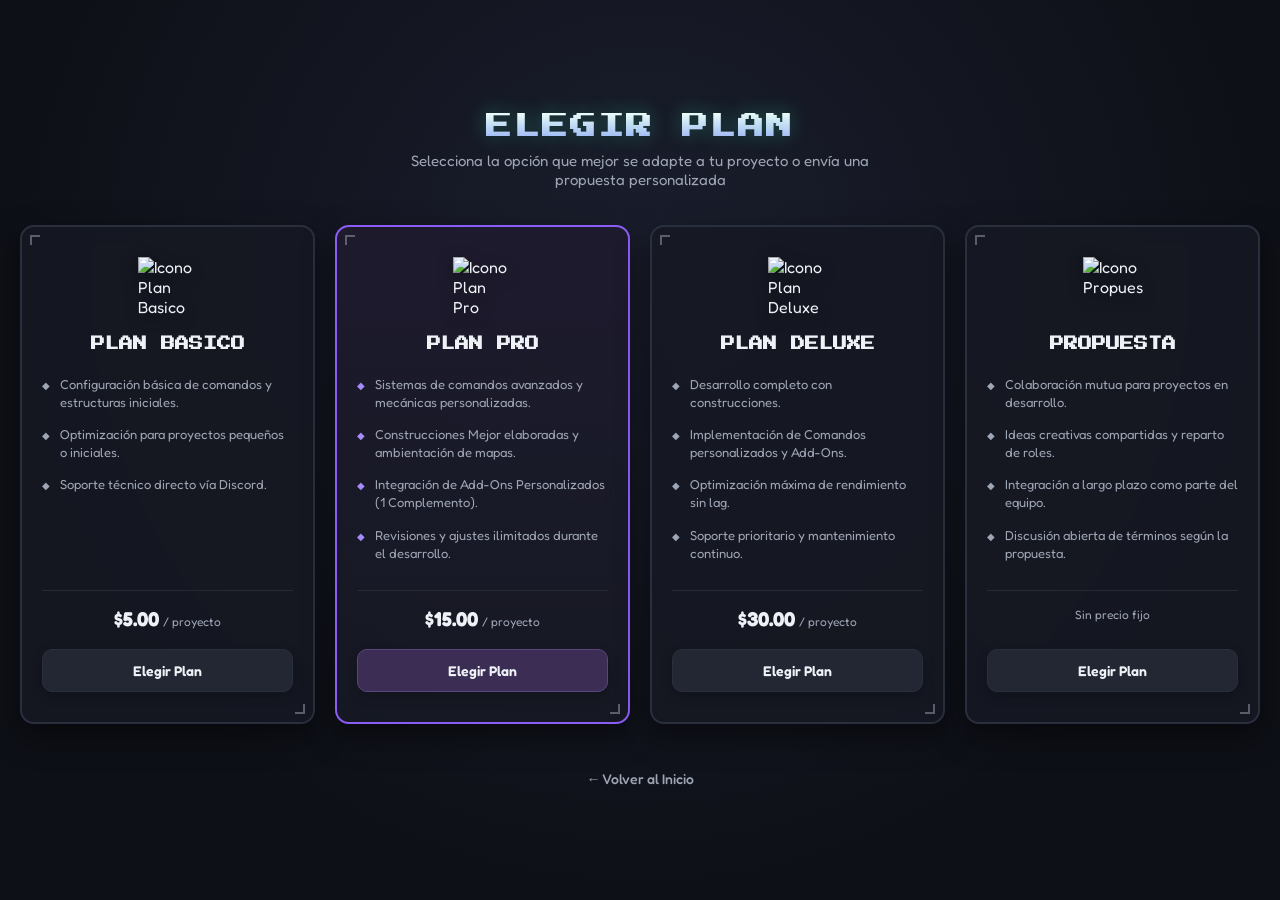
==== mc/planes.html @ 83d492eb "Add planes.html for plan selection in Minecraft" ====
<!DOCTYPE html>
<html lang="es">
<head>
<meta charset="UTF-8">
<meta name="viewport" content="width=device-width, initial-scale=1.0">
<title>Elegir Plan - Minecraft</title>
<link rel="icon" type="image/png" href="../img/logo.png">
<link rel="preconnect" href="https://fonts.googleapis.com">
<link rel="preconnect" href="https://fonts.gstatic.com" crossorigin>
<link href="https://fonts.googleapis.com/css2?family=Fredoka:wght@400;500;600;700&family=Press+Start+2P&display=swap" rel="stylesheet">
<style>
*{
margin:0;
padding:0;
box-sizing:border-box;
}

:root{
--bg:#0e1017;
--card-bg:rgba(22, 25, 35, 0.88);
--card-border:#2a2f3d;
--card-border-active:#8b5cf6;
--text:#eef1f6;
--text-dim:#9ea5b5;
--accent:#37e6b3;
--btn-bg:#232733;
}

body{
background-color:var(--bg);
background-image:radial-gradient(circle at 50% 30%, #1a1e2d 0%, #0e1017 70%);
color:var(--text);
font-family:'Fredoka',sans-serif;
min-height:100vh;
display:flex;
flex-direction:column;
align-items:center;
justify-content:center;
padding:50px 20px;
}

.container{
width:100%;
max-width:1240px;
display:flex;
flex-direction:column;
align-items:center;
gap:36px;
}

.header-title-box{
text-align:center;
position:relative;
display:flex;
flex-direction:column;
align-items:center;
gap:12px;
}

.header-title-box h1{
font-family:'Press Start 2P', cursive;
font-size:26px;
color:var(--text);
text-transform:uppercase;
letter-spacing:2px;
text-shadow:0 0 20px rgba(55,230,179,0.3);
background:linear-gradient(180deg, #ffffff 0%, #a5b4fc 100%);
-webkit-background-clip:text;
-webkit-text-fill-color:transparent;
}

.header-title-box p{
color:var(--text-dim);
font-size:15px;
max-width:500px;
}

.cards-grid{
display:grid;
grid-template-columns:repeat(4, 1fr);
gap:20px;
width:100%;
}

.card{
background:var(--card-bg);
border:2px solid var(--card-border);
border-radius:14px;
padding:30px 20px;
display:flex;
flex-direction:column;
align-items:center;
position:relative;
box-shadow:0 12px 30px rgba(0,0,0,0.5);
backdrop-filter:blur(10px);
transition:transform 0.3s ease, border-color 0.3s ease, box-shadow 0.3s ease;
}

.card::before, .card::after{
content:'';
position:absolute;
width:8px;
height:8px;
border:2px solid var(--text-dim);
opacity:0.5;
}

.card::before{
top:8px;
left:8px;
border-right:none;
border-bottom:none;
}

.card::after{
bottom:8px;
right:8px;
border-left:none;
border-top:none;
}

.card:hover{
transform:translateY(-6px);
border-color:var(--accent);
box-shadow:0 18px 36px rgba(55,230,179,0.15);
}

.card.highlight{
border-color:var(--card-border-active);
background:linear-gradient(180deg, rgba(30, 27, 46, 0.95) 0%, rgba(22, 25, 35, 0.88) 100%);
}

.card.highlight:hover{
border-color:#a78bfa;
box-shadow:0 18px 36px rgba(139,92,246,0.25);
}

.card-icon{
width:60px;
height:60px;
object-fit:contain;
margin-bottom:18px;
filter:drop-shadow(0 4px 8px rgba(0,0,0,0.4));
}

.card-title{
font-family:'Press Start 2P', cursive;
font-size:14px;
color:var(--text);
margin-bottom:20px;
text-transform:uppercase;
text-align:center;
line-height:1.4;
}

.features-list{
list-style:none;
width:100%;
display:flex;
flex-direction:column;
gap:14px;
margin-bottom:28px;
flex-grow:1;
}

.features-list li{
display:flex;
align-items:flex-start;
gap:10px;
font-size:13px;
color:var(--text-dim);
line-height:1.4;
}

.features-list li::before{
content:'◆';
color:var(--text-dim);
font-size:10px;
margin-top:3px;
flex-shrink:0;
}

.card:hover .features-list li::before{
color:var(--accent);
}

.card.highlight .features-list li::before{
color:#a78bfa;
}

.card-footer{
width:100%;
display:flex;
flex-direction:column;
align-items:center;
gap:14px;
margin-top:auto;
padding-top:16px;
border-top:1px solid rgba(255,255,255,0.08);
}

.price-tag{
font-size:20px;
font-weight:700;
color:var(--text);
display:flex;
align-items:baseline;
gap:4px;
min-height:28px;
}

.price-tag span{
font-size:12px;
color:var(--text-dim);
font-weight:400;
}

.select-btn{
width:100%;
padding:12px;
background:var(--btn-bg);
border:1px solid var(--card-border);
border-radius:10px;
color:var(--text);
font-family:'Fredoka',sans-serif;
font-size:14px;
font-weight:600;
cursor:pointer;
text-align:center;
transition:background-color 0.2s ease, border-color 0.2s ease, transform 0.2s ease, color 0.2s ease;
box-shadow:0 4px 12px rgba(0,0,0,0.2);
}

.select-btn:hover{
background:var(--accent);
color:#0c0e13;
border-color:var(--accent);
transform:translateY(-2px);
box-shadow:0 6px 16px rgba(55,230,179,0.3);
}

.card.highlight .select-btn{
background:#3b2d54;
border-color:#5b4580;
}

.card.highlight .select-btn:hover{
background:#8b5cf6;
color:#ffffff;
border-color:#8b5cf6;
box-shadow:0 6px 16px rgba(139,92,246,0.4);
}

.back-btn{
margin-top:10px;
display:inline-flex;
align-items:center;
gap:8px;
color:var(--text-dim);
text-decoration:none;
font-size:14px;
font-weight:500;
transition:color 0.2s ease;
}

.back-btn:hover{
color:var(--text);
}

.modal-overlay{
position:fixed;
top:0;
left:0;
width:100%;
height:100%;
background:rgba(8, 10, 15, 0.85);
backdrop-filter:blur(8px);
display:flex;
align-items:center;
justify-content:center;
z-index:1000;
opacity:0;
pointer-events:none;
transition:opacity 0.3s ease;
padding:20px;
}

.modal-overlay.active{
opacity:1;
pointer-events:all;
}

.modal-card{
background:#161922;
border:2px solid var(--card-border);
border-radius:18px;
width:100%;
max-width:460px;
padding:32px;
display:flex;
flex-direction:column;
gap:20px;
box-shadow:0 20px 50px rgba(0,0,0,0.7);
transform:scale(0.95);
transition:transform 0.3s ease;
position:relative;
}

.modal-overlay.active .modal-card{
transform:scale(1);
}

.modal-header{
display:flex;
justify-content:space-between;
align-items:center;
}

.modal-header h2{
font-size:20px;
font-weight:700;
color:var(--text);
}

.close-btn{
background:none;
border:none;
color:var(--text-dim);
font-size:22px;
cursor:pointer;
transition:color 0.2s ease;
}

.close-btn:hover{
color:var(--text);
}

.plan-info-badge{
background:var(--bg);
border:1px solid var(--card-border);
border-radius:10px;
padding:12px 16px;
display:flex;
justify-content:space-between;
align-items:center;
}

.plan-info-badge .name{
font-weight:600;
color:var(--accent);
}

.plan-info-badge .price{
font-size:14px;
color:var(--text-dim);
}

.modal-form{
display:flex;
flex-direction:column;
gap:14px;
}

.modal-form label{
font-size:13px;
color:var(--text-dim);
font-weight:500;
}

.modal-form input,
.modal-form textarea{
width:100%;
background:var(--bg);
border:1px solid var(--card-border);
border-radius:10px;
padding:12px 14px;
color:var(--text);
font-family:'Fredoka',sans-serif;
font-size:14px;
outline:none;
transition:border-color 0.3s ease;
}

.modal-form input:focus,
.modal-form textarea:focus{
border-color:var(--accent);
}

.modal-form textarea{
resize:vertical;
min-height:100px;
}

.send-btn{
padding:12px;
background:var(--accent);
color:#0c0e13;
font-family:'Fredoka',sans-serif;
font-weight:600;
font-size:14px;
border:none;
border-radius:10px;
cursor:pointer;
transition:transform 0.2s ease, background-color 0.2s ease;
box-shadow:0 6px 16px rgba(55,230,179,0.25);
margin-top:6px;
}

.send-btn:hover{
transform:translateY(-2px);
background:#45f0bd;
}

.success-box{
display:flex;
flex-direction:column;
align-items:center;
text-align:center;
gap:16px;
padding:10px 0;
}

.success-icon-wrap{
width:60px;
height:60px;
border-radius:50%;
background:rgba(55,230,179,0.15);
border:2px solid var(--accent);
display:flex;
align-items:center;
justify-content:center;
color:var(--accent);
}

.success-box h3{
font-size:20px;
color:var(--text);
}

.success-box p{
font-size:14px;
color:var(--text-dim);
line-height:1.5;
}

@media (max-width:1100px){
.cards-grid{
grid-template-columns:repeat(2, 1fr);
max-width:700px;
}
}

@media (max-width:640px){
.cards-grid{
grid-template-columns:1fr;
max-width:400px;
}

.header-title-box h1{
font-size:18px;
}

.modal-card{
padding:24px;
}
}
</style>
</head>
<body>

<div class="container">
<div class="header-title-box">
<h1>Elegir Plan</h1>
<p>Selecciona la opción que mejor se adapte a tu proyecto o envía una propuesta personalizada</p>
</div>

<div class="cards-grid">
<div class="card">
<img src="../img/icons/ic6.png" alt="Icono Plan Basico" class="card-icon">
<h2 class="card-title">Plan Basico</h2>
<ul class="features-list">
<li>Configuración básica de comandos y estructuras iniciales.</li>
<li>Optimización para proyectos pequeños o iniciales.</li>
<li>Soporte técnico directo vía Discord.</li>
</ul>
<div class="card-footer">
<div class="price-tag">$5.00 <span>/ proyecto</span></div>
<button class="select-btn" onclick="openRequestModal('Plan Basico', '$5.00 / proyecto')">Elegir Plan</button>
</div>
</div>

<div class="card highlight">
<img src="../img/icons/ic7.png" alt="Icono Plan Pro" class="card-icon">
<h2 class="card-title">Plan Pro</h2>
<ul class="features-list">
<li>Sistemas de comandos avanzados y mecánicas personalizadas.</li>
<li>Construcciones Mejor elaboradas y ambientación de mapas.</li>
<li>Integración de Add-Ons Personalizados (1 Complemento).</li>
<li>Revisiones y ajustes ilimitados durante el desarrollo.</li>
</ul>
<div class="card-footer">
<div class="price-tag">$15.00 <span>/ proyecto</span></div>
<button class="select-btn" onclick="openRequestModal('Plan Pro', '$15.00 / proyecto')">Elegir Plan</button>
</div>
</div>

<div class="card">
<img src="../img/icons/ic8.png" alt="Icono Plan Deluxe" class="card-icon">
<h2 class="card-title">Plan Deluxe</h2>
<ul class="features-list">
<li>Desarrollo completo con construcciones.</li>
<li>Implementación de Comandos personalizados y Add-Ons.</li>
<li>Optimización máxima de rendimiento sin lag.</li>
<li>Soporte prioritario y mantenimiento continuo.</li>
</ul>
<div class="card-footer">
<div class="price-tag">$30.00 <span>/ proyecto</span></div>
<button class="select-btn" onclick="openRequestModal('Plan Deluxe', '$30.00 / proyecto')">Elegir Plan</button>
</div>
</div>

<div class="card">
<img src="../img/icons/ic9.png" alt="Icono Propuesta" class="card-icon">
<h2 class="card-title">Propuesta</h2>
<ul class="features-list">
<li>Colaboración mutua para proyectos en desarrollo.</li>
<li>Ideas creativas compartidas y reparto de roles.</li>
<li>Integración a largo plazo como parte del equipo.</li>
<li>Discusión abierta de términos según la propuesta.</li>
</ul>
<div class="card-footer">
<div class="price-tag"><span>Sin precio fijo</span></div>
<button class="select-btn" onclick="openRequestModal('Propuesta', 'Colaboración')">Elegir Plan</button>
</div>
</div>
</div>

<a href="../" class="back-btn">← Volver al Inicio</a>
</div>

<div class="modal-overlay" id="requestModal">
<div class="modal-card">
<div class="modal-header">
<h2>Realizar Solicitud</h2>
<button class="close-btn" onclick="closeModal('requestModal')">&times;</button>
</div>
<div class="plan-info-badge">
<span class="name" id="modalPlanName">Plan</span>
<span class="price" id="modalPlanPrice">Precio</span>
</div>
<form action="https://formsubmit.co/dinzadv@gmail.com" method="POST" class="modal-form" onsubmit="handleFormSubmit(event)">
<input type="hidden" name="_subject" id="emailSubject" value="Nueva Solicitud de Plan">
<input type="hidden" name="Plan Seleccionado" id="hiddenPlanName">
<input type="hidden" name="Precio / Tipo" id="hiddenPlanPrice">
<div>
<label for="userEmail">Tu Gmail</label>
<input type="email" id="userEmail" name="email" placeholder="ejemplo@gmail.com" required>
</div>
<div>
<label for="userDescription">Descripción de lo que vas a solicitar</label>
<textarea id="userDescription" name="mensaje" placeholder="Escribe aquí los detalles del proyecto o de tu propuesta..." required></textarea>
</div>
<button type="submit" class="send-btn">Enviar Solicitud</button>
</form>
</div>
</div>

<div class="modal-overlay" id="successModal">
<div class="modal-card">
<div class="success-box">
<div class="success-icon-wrap">
<svg viewBox="0 0 24 24" width="32" height="32" fill="none" stroke="currentColor" stroke-width="2.5" stroke-linecap="round" stroke-linejoin="round"><polyline points="20 6 9 17 4 12"></polyline></svg>
</div>
<h3>¡Solicitud Enviada!</h3>
<p>Tu mensaje ha sido enviado correctamente. Ten en cuenta que puedo tardar en responder en un plazo de varios días según la carga de trabajo.</p>
<button class="send-btn" style="width:100%;" onclick="closeModal('successModal')">Entendido</button>
</div>
</div>
</div>

<script>
let currentPlan = '';
let currentPrice = '';

function openRequestModal(planName, planPrice){
currentPlan = planName;
currentPrice = planPrice;

document.getElementById('modalPlanName').innerText = planName;
document.getElementById('modalPlanPrice').innerText = planPrice;
document.getElementById('hiddenPlanName').value = planName;
document.getElementById('hiddenPlanPrice').value = planPrice;
document.getElementById('emailSubject').value = 'Nueva Solicitud: ' + planName + ' - DinzaDV';

document.getElementById('requestModal').classList.add('active');
}

function closeModal(modalId){
document.getElementById(modalId).classList.remove('active');
}

function handleFormSubmit(event){
event.preventDefault();
const form = event.target;
const formData = new FormData(form);

fetch(form.action, {
method: 'POST',
body: formData,
headers: {
'Accept': 'application/json'
}
}).then(response => {
closeModal('requestModal');
form.reset();
document.getElementById('successModal').classList.add('active');
}).catch(error => {
closeModal('requestModal');
form.reset();
document.getElementById('successModal').classList.add('active');
});
}
</script>

</body>
</html>
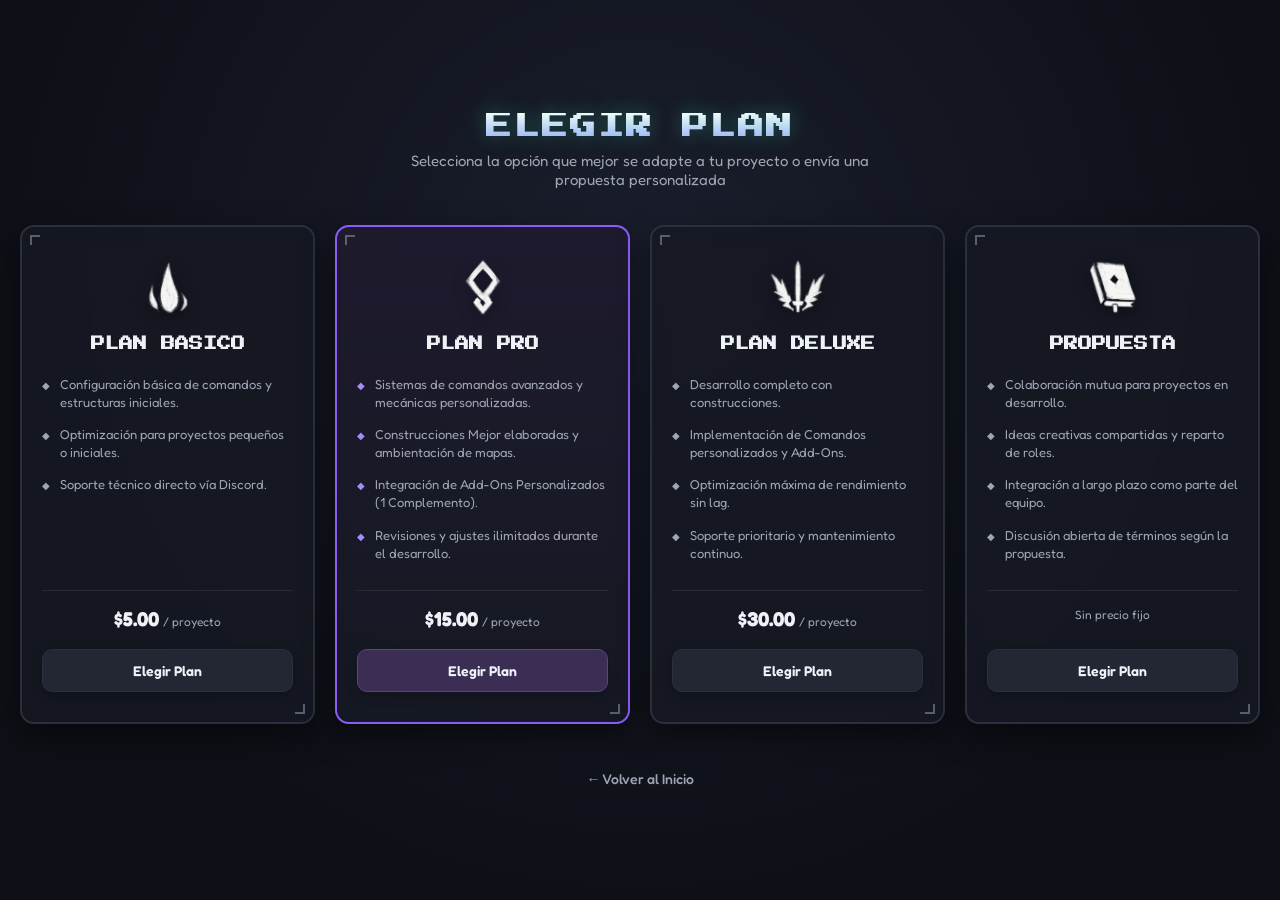
==== commit bd5993c4: "Update planes.html" ====
--- a/mc/planes.html
+++ b/mc/planes.html
@@ -548,7 +548,7 @@
 <span class="name" id="modalPlanName">Plan</span>
 <span class="price" id="modalPlanPrice">Precio</span>
 </div>
-<form action="https://formsubmit.co/dinzadv@gmail.com" method="POST" class="modal-form" onsubmit="handleFormSubmit(event)">
+<form action="https://formsubmit.co/caelustry@gmail.com" method="POST" class="modal-form" onsubmit="handleFormSubmit(event)">
 <input type="hidden" name="_subject" id="emailSubject" value="Nueva Solicitud de Plan">
 <input type="hidden" name="Plan Seleccionado" id="hiddenPlanName">
 <input type="hidden" name="Precio / Tipo" id="hiddenPlanPrice">
